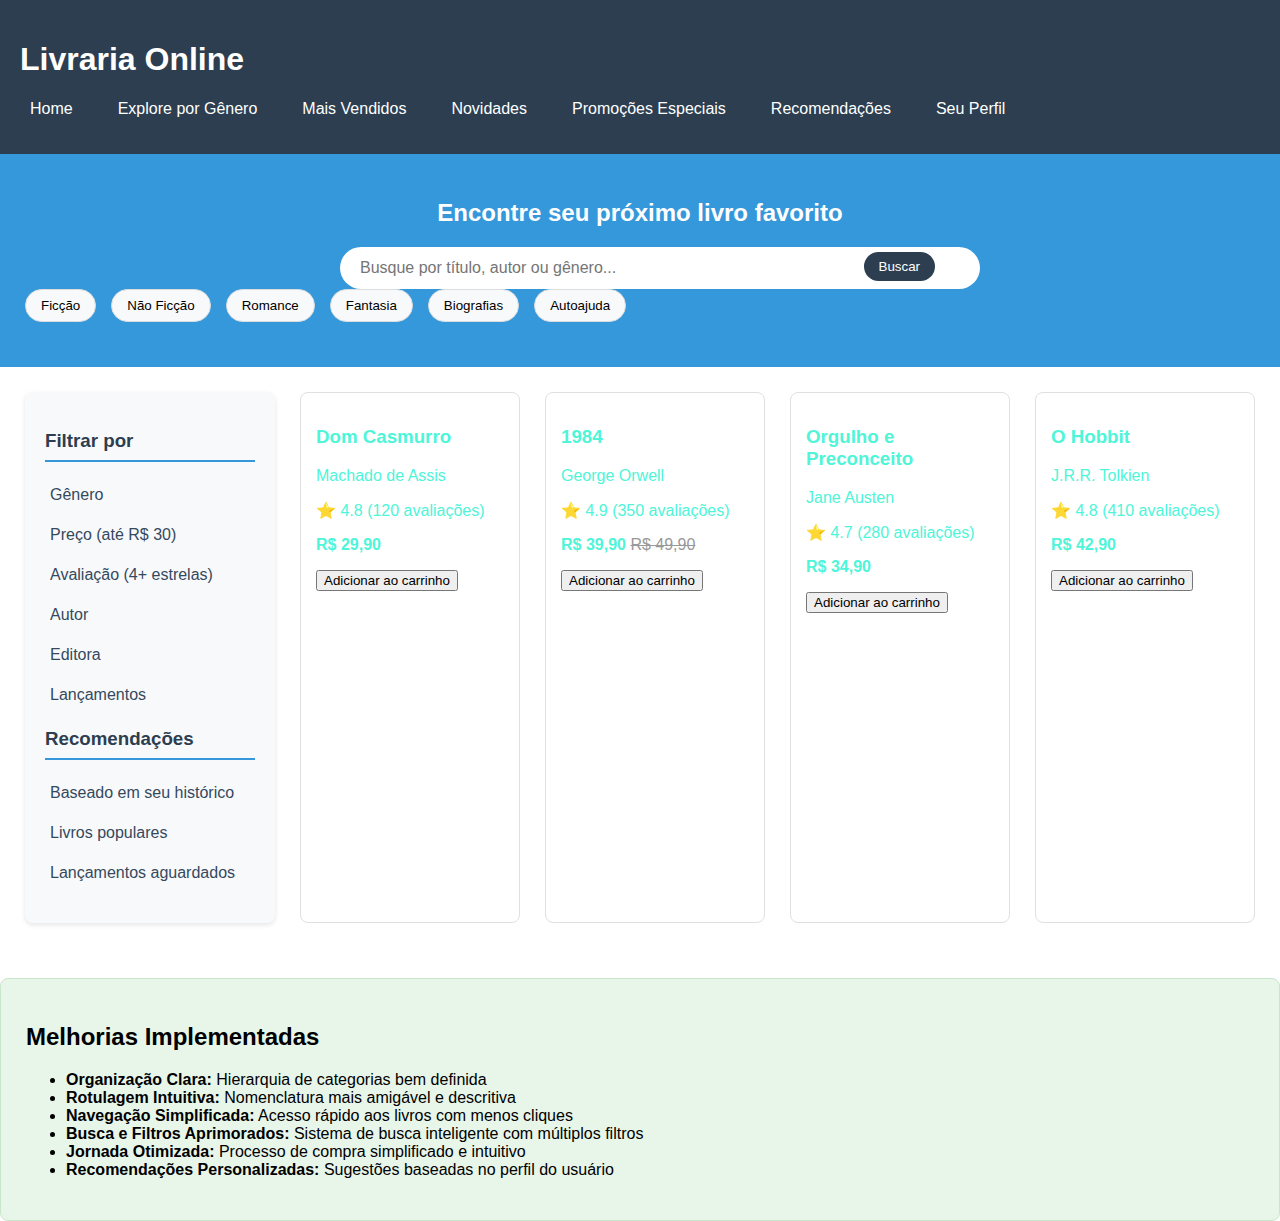
==== index.html @ 1d83ccdf "0.01" ====
<!DOCTYPE html>
<html lang="pt-br">

<head>
    <meta charset="UTF-8">
    <meta name="viewport" content="width=device-width, initial-scale=1.0">
    <title>Livraria Online - Nova Versão</title>
    <style>
        body {
            font-family: 'Segoe UI', Tahoma, Geneva, Verdana, sans-serif;
            margin: 0;
            padding: 0;
            color: #000000;
        }

        header {
            background-color: #2c3e50;
            padding: 20px;
            color: white;
        }

        nav ul {
            list-style-type: none;
            padding: 0;
            display: flex;
            gap: 25px;
        }

        nav a {
            text-decoration: none;
            color: white;
            font-weight: 500;
            padding: 5px 10px;
            border-radius: 4px;
            transition: background-color 0.3s;
        }

        nav a:hover {
            background-color: #34495e;
        }

        .container {
            display: grid;
            grid-template-columns: 250px 1fr;
            gap: 25px;
            padding: 25px;
        }

        .sidebar {
            background-color: #f8f9fa;
            padding: 20px;
            border-radius: 8px;
            box-shadow: 0 2px 5px rgba(0, 0, 0, 0.1);
        }

        .sidebar h3 {
            color: #2c3e50;
            border-bottom: 2px solid #3498db;
            padding-bottom: 8px;
        }

        .sidebar ul {
            list-style-type: none;
            padding: 0;
        }

        .sidebar li {
            margin-bottom: 12px;
        }

        .sidebar a {
            text-decoration: none;
            color: #34495e;
            display: block;
            padding: 5px;
            border-radius: 4px;
        }

        .sidebar a:hover {
            background-color: #e3f2fd;
        }

        .content {
            display: grid;
            grid-template-columns: repeat(auto-fill, minmax(220px, 1fr));
            gap: 25px;
        }

        .book {
            border: 1px solid #e0e0e0;
            padding: 15px;
            border-radius: 8px;
            transition: transform 0.3s, box-shadow 0.3s;
            color: #4ef5d8;
        }

        .book:hover {
            transform: translateY(-5px);
            box-shadow: 0 5px 15px rgba(0, 0, 0, 0.1);
        }

        .search-container {
            padding: 25px;
            background-color: #3498db;
            color: white;
            text-align: center;
        }

        .search-box {
            position: relative;
            max-width: 600px;
            margin: 0 auto;
        }

        .search-input {
            width: 100%;
            padding: 12px 20px;
            border: none;
            border-radius: 25px;
            font-size: 16px;
        }

        .search-button {
            position: absolute;
            right: 5px;
            top: 5px;
            background-color: #2c3e50;
            color: white;
            border: none;
            border-radius: 20px;
            padding: 7px 15px;
            cursor: pointer;
        }

        .filter-section {
            display: flex;
            gap: 15px;
            margin-bottom: 20px;
            flex-wrap: wrap;
        }

        .filter-button {
            background-color: #f8f9fa;
            border: 1px solid #ddd;
            padding: 8px 15px;
            border-radius: 20px;
            cursor: pointer;
        }

        .filter-button:hover {
            background-color: #e3f2fd;
        }

        .improvements {
            background-color: #e8f5e9;
            padding: 25px;
            margin-top: 30px;
            border: 1px solid #c8e6c9;
            border-radius: 8px;


        }

        .img-hobbit {
            background-image: url("https://harpercollins.com.br/cdn/shop/products/9788595086081_1200x1200.jpg?v=1692287307");
            background-size: cover;

        }

        .img-domCarmurro {
            background-image: url("https://m.media-amazon.com/images/I/81XpG2iKTlL._AC_UF1000,1000_QL80_.jpg");
            background-size: cover;
        }

        .img-1994 {
            background-image: url("https://m.media-amazon.com/images/I/61t0bwt1s3L._AC_UF1000,1000_QL80_.jpg");
            background-size: cover;
        }

        .img-OrgulhoPreconceito {
            background-image: url("https://m.media-amazon.com/images/I/81gOkEhzgIL._UF894,1000_QL80_.jpg");
            background-size: cover;
        }
    </style>
</head>

<body>
    <header>
        <h1>Livraria Online</h1>
        <nav>
            <ul>
                <li><a href="#">Home</a></li>
                <li><a href="#">Explore por Gênero</a></li>
                <li><a href="#">Mais Vendidos</a></li>
                <li><a href="#">Novidades</a></li>
                <li><a href="#">Promoções Especiais</a></li>
                <li><a href="#">Recomendações</a></li>
                <li><a href="#">Seu Perfil</a></li>
            </ul>
        </nav>
    </header>

    <div class="search-container">
        <h2>Encontre seu próximo livro favorito</h2>
        <div class="search-box">
            <input type="text" class="search-input" placeholder="Busque por título, autor ou gênero...">
            <button class="search-button">Buscar</button>
        </div>
        <div class="filter-section">
            <button class="filter-button">Ficção</button>
            <button class="filter-button">Não Ficção</button>
            <button class="filter-button">Romance</button>
            <button class="filter-button">Fantasia</button>
            <button class="filter-button">Biografias</button>
            <button class="filter-button">Autoajuda</button>
        </div>
    </div>

    <div class="container">
        <div class="sidebar">
            <h3>Filtrar por</h3>
            <ul>
                <li><a href="#">Gênero</a></li>
                <li><a href="#">Preço (até R$ 30)</a></li>
                <li><a href="#">Avaliação (4+ estrelas)</a></li>
                <li><a href="#">Autor</a></li>
                <li><a href="#">Editora</a></li>
                <li><a href="#">Lançamentos</a></li>
            </ul>

            <h3>Recomendações</h3>
            <ul>
                <li><a href="#">Baseado em seu histórico</a></li>
                <li><a href="#">Livros populares</a></li>
                <li><a href="#">Lançamentos aguardados</a></li>
            </ul>
        </div>

        <div class="content">
            <div class="book img-domCarmurro">
                <h3>Dom Casmurro</h3>
                <p>Machado de Assis</p>
                <p>⭐ 4.8 (120 avaliações)</p>
                <p><strong>R$ 29,90</strong></p>
                <button>Adicionar ao carrinho</button>
            </div>
            <div class="book img-1994">
                <h3>1984</h3>
                <p>George Orwell</p>
                <p>⭐ 4.9 (350 avaliações)</p>
                <p><strong>R$ 39,90</strong> <span style="text-decoration: line-through; color: #999;">R$ 49,90</span>
                </p>
                <button>Adicionar ao carrinho</button>
            </div>
            <div class="book img-OrgulhoPreconceito ">
                <h3>Orgulho e Preconceito</h3>
                <p>Jane Austen</p>
                <p>⭐ 4.7 (280 avaliações)</p>
                <p><strong>R$ 34,90</strong></p>
                <button>Adicionar ao carrinho</button>
            </div>
            <div class="book img-hobbit">
                <h3>O Hobbit</h3>
                <p>J.R.R. Tolkien</p>
                <p>⭐ 4.8 (410 avaliações)</p>
                <p><strong>R$ 42,90</strong></p>
                <button>Adicionar ao carrinho</button>
            </div>
        </div>
    </div>

    <div class="improvements">
        <h2>Melhorias Implementadas</h2>
        <ul>
            <li><strong>Organização Clara:</strong> Hierarquia de categorias bem definida</li>
            <li><strong>Rotulagem Intuitiva:</strong> Nomenclatura mais amigável e descritiva</li>
            <li><strong>Navegação Simplificada:</strong> Acesso rápido aos livros com menos cliques</li>
            <li><strong>Busca e Filtros Aprimorados:</strong> Sistema de busca inteligente com múltiplos filtros</li>
            <li><strong>Jornada Otimizada:</strong> Processo de compra simplificado e intuitivo</li>
            <li><strong>Recomendações Personalizadas:</strong> Sugestões baseadas no perfil do usuário</li>
        </ul>
    </div>
</body>

</html>
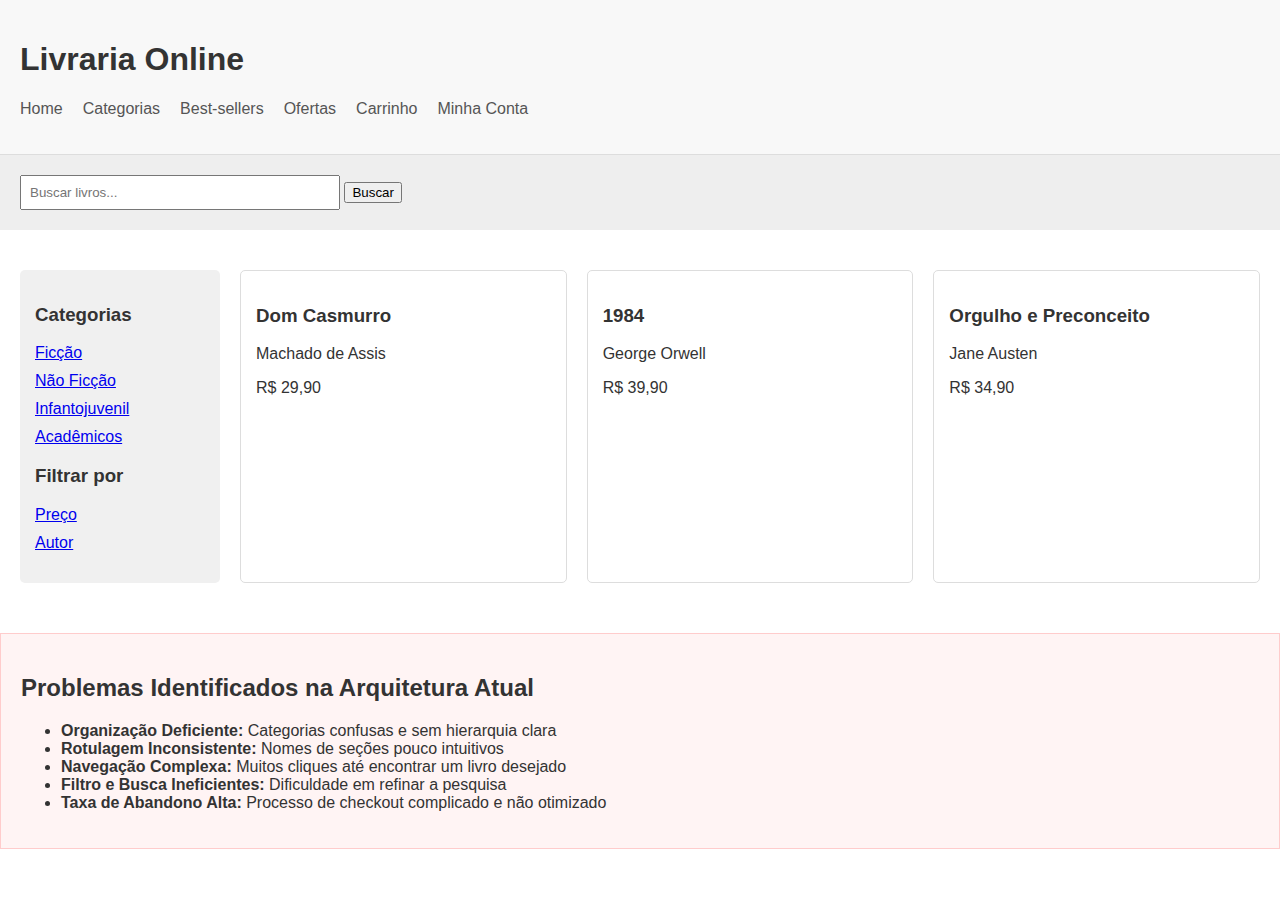
==== commit df2335b1: "Rename antigo.html to index.html" ====
--- a/index.html
+++ b/index.html
@@ -4,59 +4,44 @@
 <head>
     <meta charset="UTF-8">
     <meta name="viewport" content="width=device-width, initial-scale=1.0">
-    <title>Livraria Online - Nova Versão</title>
+    <title>Livraria Online - Versão Atual</title>
     <style>
         body {
-            font-family: 'Segoe UI', Tahoma, Geneva, Verdana, sans-serif;
+            font-family: Arial, sans-serif;
             margin: 0;
             padding: 0;
-            color: #000000;
+            color: #333;
         }
 
         header {
-            background-color: #2c3e50;
+            background-color: #f8f8f8;
             padding: 20px;
-            color: white;
+            border-bottom: 1px solid #ddd;
         }
 
         nav ul {
             list-style-type: none;
             padding: 0;
             display: flex;
-            gap: 25px;
+            gap: 20px;
         }
 
         nav a {
             text-decoration: none;
-            color: white;
-            font-weight: 500;
-            padding: 5px 10px;
-            border-radius: 4px;
-            transition: background-color 0.3s;
-        }
-
-        nav a:hover {
-            background-color: #34495e;
+            color: #555;
         }
 
         .container {
             display: grid;
-            grid-template-columns: 250px 1fr;
-            gap: 25px;
-            padding: 25px;
+            grid-template-columns: 200px 1fr;
+            gap: 20px;
+            padding: 20px;
         }
 
         .sidebar {
-            background-color: #f8f9fa;
-            padding: 20px;
-            border-radius: 8px;
-            box-shadow: 0 2px 5px rgba(0, 0, 0, 0.1);
-        }
-
-        .sidebar h3 {
-            color: #2c3e50;
-            border-bottom: 2px solid #3498db;
-            padding-bottom: 8px;
+            background-color: #f0f0f0;
+            padding: 15px;
+            border-radius: 5px;
         }
 
         .sidebar ul {
@@ -65,121 +50,32 @@
         }
 
         .sidebar li {
-            margin-bottom: 12px;
-        }
-
-        .sidebar a {
-            text-decoration: none;
-            color: #34495e;
-            display: block;
-            padding: 5px;
-            border-radius: 4px;
-        }
-
-        .sidebar a:hover {
-            background-color: #e3f2fd;
+            margin-bottom: 10px;
         }
 
         .content {
             display: grid;
-            grid-template-columns: repeat(auto-fill, minmax(220px, 1fr));
-            gap: 25px;
+            grid-template-columns: repeat(3, 1fr);
+            gap: 20px;
         }
 
         .book {
-            border: 1px solid #e0e0e0;
+            border: 1px solid #ddd;
             padding: 15px;
-            border-radius: 8px;
-            transition: transform 0.3s, box-shadow 0.3s;
-            color: #4ef5d8;
+            border-radius: 5px;
         }
 
-        .book:hover {
-            transform: translateY(-5px);
-            box-shadow: 0 5px 15px rgba(0, 0, 0, 0.1);
+        .search {
+            padding: 20px;
+            background-color: #eee;
+            margin-bottom: 20px;
         }
 
-        .search-container {
-            padding: 25px;
-            background-color: #3498db;
-            color: white;
-            text-align: center;
-        }
-
-        .search-box {
-            position: relative;
-            max-width: 600px;
-            margin: 0 auto;
-        }
-
-        .search-input {
-            width: 100%;
-            padding: 12px 20px;
-            border: none;
-            border-radius: 25px;
-            font-size: 16px;
-        }
-
-        .search-button {
-            position: absolute;
-            right: 5px;
-            top: 5px;
-            background-color: #2c3e50;
-            color: white;
-            border: none;
-            border-radius: 20px;
-            padding: 7px 15px;
-            cursor: pointer;
-        }
-
-        .filter-section {
-            display: flex;
-            gap: 15px;
-            margin-bottom: 20px;
-            flex-wrap: wrap;
-        }
-
-        .filter-button {
-            background-color: #f8f9fa;
-            border: 1px solid #ddd;
-            padding: 8px 15px;
-            border-radius: 20px;
-            cursor: pointer;
-        }
-
-        .filter-button:hover {
-            background-color: #e3f2fd;
-        }
-
-        .improvements {
-            background-color: #e8f5e9;
-            padding: 25px;
+        .problems {
+            background-color: #fff4f4;
+            padding: 20px;
             margin-top: 30px;
-            border: 1px solid #c8e6c9;
-            border-radius: 8px;
-
-
-        }
-
-        .img-hobbit {
-            background-image: url("https://harpercollins.com.br/cdn/shop/products/9788595086081_1200x1200.jpg?v=1692287307");
-            background-size: cover;
-
-        }
-
-        .img-domCarmurro {
-            background-image: url("https://m.media-amazon.com/images/I/81XpG2iKTlL._AC_UF1000,1000_QL80_.jpg");
-            background-size: cover;
-        }
-
-        .img-1994 {
-            background-image: url("https://m.media-amazon.com/images/I/61t0bwt1s3L._AC_UF1000,1000_QL80_.jpg");
-            background-size: cover;
-        }
-
-        .img-OrgulhoPreconceito {
-            background-image: url("https://m.media-amazon.com/images/I/81gOkEhzgIL._UF894,1000_QL80_.jpg");
-            background-size: cover;
+            border: 1px solid #ffcccc;
         }
     </style>
 </head>
@@ -189,97 +85,67 @@
         <h1>Livraria Online</h1>
         <nav>
             <ul>
-                <li><a href="#">Home</a></li>
-                <li><a href="#">Explore por Gênero</a></li>
-                <li><a href="#">Mais Vendidos</a></li>
-                <li><a href="#">Novidades</a></li>
-                <li><a href="#">Promoções Especiais</a></li>
-                <li><a href="#">Recomendações</a></li>
-                <li><a href="#">Seu Perfil</a></li>
+                <li><a href="./paginas/novo.html">Home</a></li>
+                <li><a href="#">Categorias</a></li>
+                <li><a href="#">Best-sellers</a></li>
+                <li><a href="#">Ofertas</a></li>
+                <li><a href="#">Carrinho</a></li>
+                <li><a href="#">Minha Conta</a></li>
             </ul>
         </nav>
     </header>
 
-    <div class="search-container">
-        <h2>Encontre seu próximo livro favorito</h2>
-        <div class="search-box">
-            <input type="text" class="search-input" placeholder="Busque por título, autor ou gênero...">
-            <button class="search-button">Buscar</button>
-        </div>
-        <div class="filter-section">
-            <button class="filter-button">Ficção</button>
-            <button class="filter-button">Não Ficção</button>
-            <button class="filter-button">Romance</button>
-            <button class="filter-button">Fantasia</button>
-            <button class="filter-button">Biografias</button>
-            <button class="filter-button">Autoajuda</button>
-        </div>
+    <div class="search">
+        <input type="text" placeholder="Buscar livros..." style="width: 300px; padding: 8px;">
+        <button>Buscar</button>
     </div>
 
     <div class="container">
         <div class="sidebar">
+            <h3>Categorias</h3>
+            <ul>
+                <li><a href="#">Ficção</a></li>
+                <li><a href="#">Não Ficção</a></li>
+                <li><a href="#">Infantojuvenil</a></li>
+                <li><a href="#">Acadêmicos</a></li>
+            </ul>
+
             <h3>Filtrar por</h3>
             <ul>
-                <li><a href="#">Gênero</a></li>
-                <li><a href="#">Preço (até R$ 30)</a></li>
-                <li><a href="#">Avaliação (4+ estrelas)</a></li>
+                <li><a href="#">Preço</a></li>
                 <li><a href="#">Autor</a></li>
-                <li><a href="#">Editora</a></li>
-                <li><a href="#">Lançamentos</a></li>
-            </ul>
-
-            <h3>Recomendações</h3>
-            <ul>
-                <li><a href="#">Baseado em seu histórico</a></li>
-                <li><a href="#">Livros populares</a></li>
-                <li><a href="#">Lançamentos aguardados</a></li>
             </ul>
         </div>
 
         <div class="content">
-            <div class="book img-domCarmurro">
+            <div class="book">
                 <h3>Dom Casmurro</h3>
                 <p>Machado de Assis</p>
-                <p>⭐ 4.8 (120 avaliações)</p>
-                <p><strong>R$ 29,90</strong></p>
-                <button>Adicionar ao carrinho</button>
+                <p>R$ 29,90</p>
             </div>
-            <div class="book img-1994">
+            <div class="book">
                 <h3>1984</h3>
                 <p>George Orwell</p>
-                <p>⭐ 4.9 (350 avaliações)</p>
-                <p><strong>R$ 39,90</strong> <span style="text-decoration: line-through; color: #999;">R$ 49,90</span>
-                </p>
-                <button>Adicionar ao carrinho</button>
+                <p>R$ 39,90</p>
             </div>
-            <div class="book img-OrgulhoPreconceito ">
+            <div class="book">
                 <h3>Orgulho e Preconceito</h3>
                 <p>Jane Austen</p>
-                <p>⭐ 4.7 (280 avaliações)</p>
-                <p><strong>R$ 34,90</strong></p>
-                <button>Adicionar ao carrinho</button>
-            </div>
-            <div class="book img-hobbit">
-                <h3>O Hobbit</h3>
-                <p>J.R.R. Tolkien</p>
-                <p>⭐ 4.8 (410 avaliações)</p>
-                <p><strong>R$ 42,90</strong></p>
-                <button>Adicionar ao carrinho</button>
+                <p>R$ 34,90</p>
             </div>
         </div>
     </div>
 
-    <div class="improvements">
-        <h2>Melhorias Implementadas</h2>
+    <div class="problems">
+        <h2>Problemas Identificados na Arquitetura Atual</h2>
         <ul>
-            <li><strong>Organização Clara:</strong> Hierarquia de categorias bem definida</li>
-            <li><strong>Rotulagem Intuitiva:</strong> Nomenclatura mais amigável e descritiva</li>
-            <li><strong>Navegação Simplificada:</strong> Acesso rápido aos livros com menos cliques</li>
-            <li><strong>Busca e Filtros Aprimorados:</strong> Sistema de busca inteligente com múltiplos filtros</li>
-            <li><strong>Jornada Otimizada:</strong> Processo de compra simplificado e intuitivo</li>
-            <li><strong>Recomendações Personalizadas:</strong> Sugestões baseadas no perfil do usuário</li>
+            <li><strong>Organização Deficiente:</strong> Categorias confusas e sem hierarquia clara</li>
+            <li><strong>Rotulagem Inconsistente:</strong> Nomes de seções pouco intuitivos</li>
+            <li><strong>Navegação Complexa:</strong> Muitos cliques até encontrar um livro desejado</li>
+            <li><strong>Filtro e Busca Ineficientes:</strong> Dificuldade em refinar a pesquisa</li>
+            <li><strong>Taxa de Abandono Alta:</strong> Processo de checkout complicado e não otimizado</li>
         </ul>
     </div>
 </body>
 
-</html>+</html>
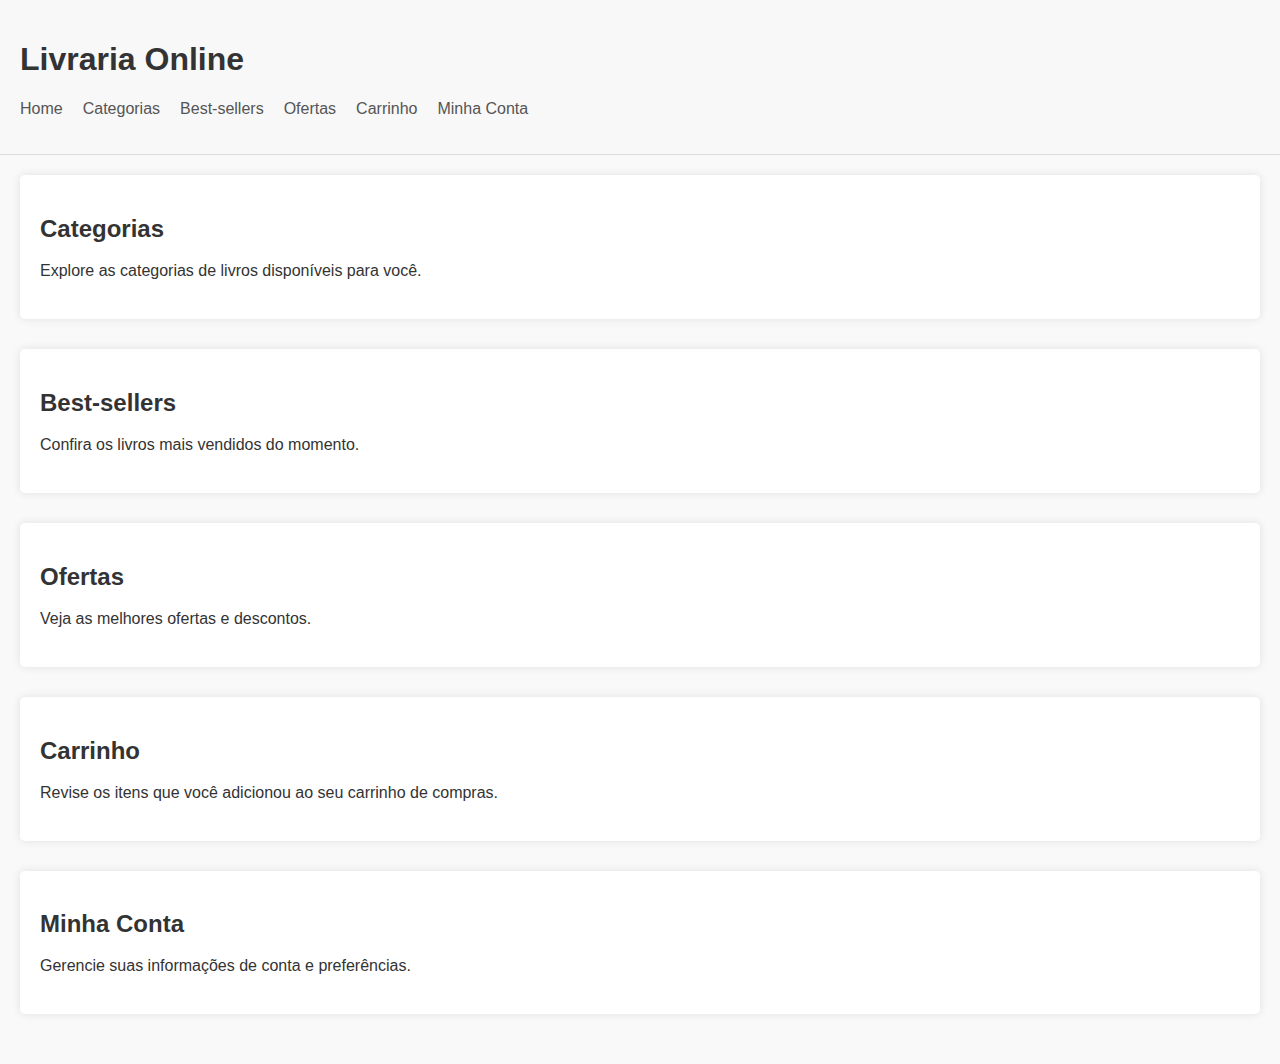
==== commit 2364e9b3: "0.03" ====
--- a/index.html
+++ b/index.html
@@ -4,80 +4,8 @@
 <head>
     <meta charset="UTF-8">
     <meta name="viewport" content="width=device-width, initial-scale=1.0">
-    <title>Livraria Online - Versão Atual</title>
-    <style>
-        body {
-            font-family: Arial, sans-serif;
-            margin: 0;
-            padding: 0;
-            color: #333;
-        }
-
-        header {
-            background-color: #f8f8f8;
-            padding: 20px;
-            border-bottom: 1px solid #ddd;
-        }
-
-        nav ul {
-            list-style-type: none;
-            padding: 0;
-            display: flex;
-            gap: 20px;
-        }
-
-        nav a {
-            text-decoration: none;
-            color: #555;
-        }
-
-        .container {
-            display: grid;
-            grid-template-columns: 200px 1fr;
-            gap: 20px;
-            padding: 20px;
-        }
-
-        .sidebar {
-            background-color: #f0f0f0;
-            padding: 15px;
-            border-radius: 5px;
-        }
-
-        .sidebar ul {
-            list-style-type: none;
-            padding: 0;
-        }
-
-        .sidebar li {
-            margin-bottom: 10px;
-        }
-
-        .content {
-            display: grid;
-            grid-template-columns: repeat(3, 1fr);
-            gap: 20px;
-        }
-
-        .book {
-            border: 1px solid #ddd;
-            padding: 15px;
-            border-radius: 5px;
-        }
-
-        .search {
-            padding: 20px;
-            background-color: #eee;
-            margin-bottom: 20px;
-        }
-
-        .problems {
-            background-color: #fff4f4;
-            padding: 20px;
-            margin-top: 30px;
-            border: 1px solid #ffcccc;
-        }
-    </style>
+    <title>Livraria Online - Versão Atualizada</title>
+    <link rel="stylesheet" href="style.css">
 </head>
 
 <body>
@@ -85,8 +13,15 @@
         <h1>Livraria Online</h1>
         <nav>
             <ul>
-                <li><a href="./paginas/novo.html">Home</a></li>
-                <li><a href="#">Categorias</a></li>
+                <li><a href="#">Home</a></li>
+                <li><a href="#">Categorias</a>
+                    <ul class="dropdown">
+                        <li><a href="#">Ficção</a></li>
+                        <li><a href="#">Não Ficção</a></li>
+                        <li><a href="#">Infantojuvenil</a></li>
+                        <li><a href="#">Acadêmicos</a></li>
+                    </ul>
+                </li>
                 <li><a href="#">Best-sellers</a></li>
                 <li><a href="#">Ofertas</a></li>
                 <li><a href="#">Carrinho</a></li>
@@ -95,57 +30,33 @@
         </nav>
     </header>
 
-    <div class="search">
-        <input type="text" placeholder="Buscar livros..." style="width: 300px; padding: 8px;">
-        <button>Buscar</button>
+    <div class="content">
+        <section id="categorias">
+            <h2>Categorias</h2>
+            <p>Explore as categorias de livros disponíveis para você.</p>
+        </section>
+
+        <section id="bestsellers">
+            <h2>Best-sellers</h2>
+            <p>Confira os livros mais vendidos do momento.</p>
+        </section>
+
+        <section id="ofertas">
+            <h2>Ofertas</h2>
+            <p>Veja as melhores ofertas e descontos.</p>
+        </section>
+
+        <section id="carrinho">
+            <h2>Carrinho</h2>
+            <p>Revise os itens que você adicionou ao seu carrinho de compras.</p>
+        </section>
+
+        <section id="minhaconta">
+            <h2>Minha Conta</h2>
+            <p>Gerencie suas informações de conta e preferências.</p>
+        </section>
     </div>
 
-    <div class="container">
-        <div class="sidebar">
-            <h3>Categorias</h3>
-            <ul>
-                <li><a href="#">Ficção</a></li>
-                <li><a href="#">Não Ficção</a></li>
-                <li><a href="#">Infantojuvenil</a></li>
-                <li><a href="#">Acadêmicos</a></li>
-            </ul>
-
-            <h3>Filtrar por</h3>
-            <ul>
-                <li><a href="#">Preço</a></li>
-                <li><a href="#">Autor</a></li>
-            </ul>
-        </div>
-
-        <div class="content">
-            <div class="book">
-                <h3>Dom Casmurro</h3>
-                <p>Machado de Assis</p>
-                <p>R$ 29,90</p>
-            </div>
-            <div class="book">
-                <h3>1984</h3>
-                <p>George Orwell</p>
-                <p>R$ 39,90</p>
-            </div>
-            <div class="book">
-                <h3>Orgulho e Preconceito</h3>
-                <p>Jane Austen</p>
-                <p>R$ 34,90</p>
-            </div>
-        </div>
-    </div>
-
-    <div class="problems">
-        <h2>Problemas Identificados na Arquitetura Atual</h2>
-        <ul>
-            <li><strong>Organização Deficiente:</strong> Categorias confusas e sem hierarquia clara</li>
-            <li><strong>Rotulagem Inconsistente:</strong> Nomes de seções pouco intuitivos</li>
-            <li><strong>Navegação Complexa:</strong> Muitos cliques até encontrar um livro desejado</li>
-            <li><strong>Filtro e Busca Ineficientes:</strong> Dificuldade em refinar a pesquisa</li>
-            <li><strong>Taxa de Abandono Alta:</strong> Processo de checkout complicado e não otimizado</li>
-        </ul>
-    </div>
 </body>
 
 </html>
--- a/style.css
+++ b/style.css
@@ -0,0 +1,85 @@
+/* Estilo base */
+body {
+    font-family: Arial, sans-serif;
+    margin: 0;
+    padding: 0;
+    color: #333;
+}
+
+header {
+    background-color: #f8f8f8;
+    padding: 20px;
+    border-bottom: 1px solid #ddd;
+}
+
+nav ul {
+    list-style-type: none;
+    padding: 0;
+    display: flex;
+    gap: 20px;
+}
+
+nav a {
+    text-decoration: none;
+    color: #555;
+    position: relative;
+}
+
+/* Estilo para o menu dropdown */
+nav ul li {
+    position: relative;
+}
+
+nav ul li:hover .dropdown {
+    display: block;
+}
+
+.dropdown {
+    display: none;
+    position: absolute;
+    top: 100%;
+    left: 0;
+    background-color: #f0f0f0;
+    padding: 10px;
+    list-style-type: none;
+    margin: 0;
+    border-radius: 5px;
+    box-shadow: 0px 0px 10px rgba(0, 0, 0, 0.1);
+}
+
+.dropdown li {
+    margin: 5px 0;
+}
+
+.dropdown a {
+    color: #555;
+    text-decoration: none;
+}
+
+nav a:hover, .dropdown a:hover {
+    color: #007bff;
+}
+
+/* Estilo para as seções de conteúdo */
+.content {
+    padding: 20px;
+    background-color: #f9f9f9;
+}
+
+section {
+    margin-bottom: 30px;
+    padding: 20px;
+    background-color: #fff;
+    border-radius: 5px;
+    box-shadow: 0px 0px 10px rgba(0, 0, 0, 0.1);
+}
+
+h2 {
+    font-size: 24px;
+    margin-bottom: 15px;
+}
+
+p {
+    font-size: 16px;
+    line-height: 1.5;
+}
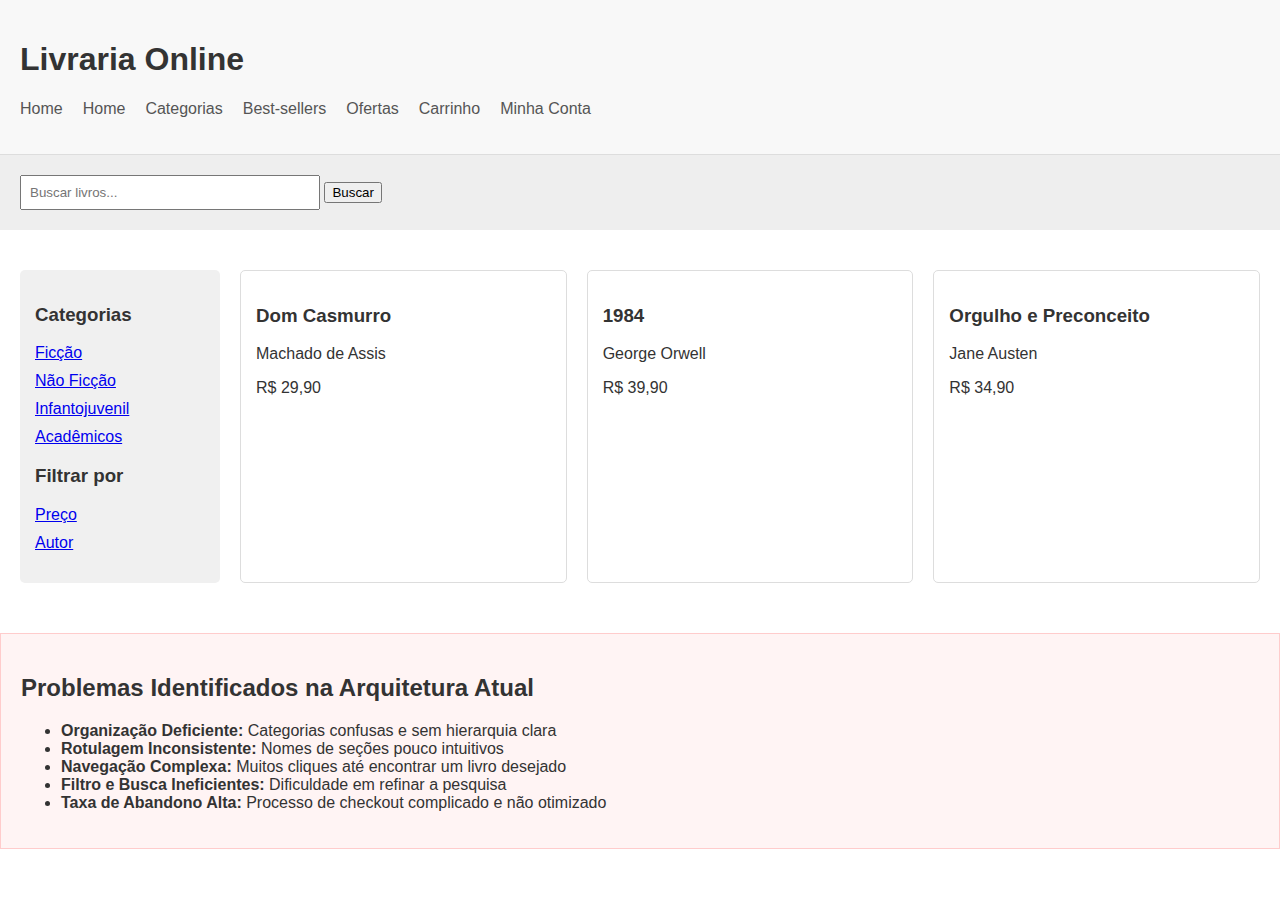
==== commit c65783da: "0.04" ====
--- a/index.html
+++ b/index.html
@@ -1,62 +1,150 @@
-<!DOCTYPE html>
 <html lang="pt-br">
-
-<head>
-    <meta charset="UTF-8">
-    <meta name="viewport" content="width=device-width, initial-scale=1.0">
-    <title>Livraria Online - Versão Atualizada</title>
-    <link rel="stylesheet" href="style.css">
-</head>
-
-<body>
-    <header>
-        <h1>Livraria Online</h1>
-        <nav>
-            <ul>
-                <li><a href="#">Home</a></li>
-                <li><a href="#">Categorias</a>
-                    <ul class="dropdown">
-                        <li><a href="#">Ficção</a></li>
-                        <li><a href="#">Não Ficção</a></li>
-                        <li><a href="#">Infantojuvenil</a></li>
-                        <li><a href="#">Acadêmicos</a></li>
-                    </ul>
-                </li>
-                <li><a href="#">Best-sellers</a></li>
-                <li><a href="#">Ofertas</a></li>
-                <li><a href="#">Carrinho</a></li>
-                <li><a href="#">Minha Conta</a></li>
-            </ul>
-        </nav>
-    </header>
-
-    <div class="content">
-        <section id="categorias">
-            <h2>Categorias</h2>
-            <p>Explore as categorias de livros disponíveis para você.</p>
-        </section>
-
-        <section id="bestsellers">
-            <h2>Best-sellers</h2>
-            <p>Confira os livros mais vendidos do momento.</p>
-        </section>
-
-        <section id="ofertas">
-            <h2>Ofertas</h2>
-            <p>Veja as melhores ofertas e descontos.</p>
-        </section>
-
-        <section id="carrinho">
-            <h2>Carrinho</h2>
-            <p>Revise os itens que você adicionou ao seu carrinho de compras.</p>
-        </section>
-
-        <section id="minhaconta">
-            <h2>Minha Conta</h2>
-            <p>Gerencie suas informações de conta e preferências.</p>
-        </section>
-    </div>
-
-</body>
-
-</html>
+ 
+ <head>
+     <meta charset="UTF-8">
+     <meta name="viewport" content="width=device-width, initial-scale=1.0">
+     <title>Livraria Online - Versão Atual</title>
+     <style>
+         body {
+             font-family: Arial, sans-serif;
+             margin: 0;
+             padding: 0;
+             color: #333;
+         }
+ 
+         header {
+             background-color: #f8f8f8;
+             padding: 20px;
+             border-bottom: 1px solid #ddd;
+         }
+ 
+         nav ul {
+             list-style-type: none;
+             padding: 0;
+             display: flex;
+             gap: 20px;
+         }
+ 
+         nav a {
+             text-decoration: none;
+             color: #555;
+         }
+ 
+         .container {
+             display: grid;
+             grid-template-columns: 200px 1fr;
+             gap: 20px;
+             padding: 20px;
+         }
+ 
+         .sidebar {
+             background-color: #f0f0f0;
+             padding: 15px;
+             border-radius: 5px;
+         }
+ 
+         .sidebar ul {
+             list-style-type: none;
+             padding: 0;
+         }
+ 
+         .sidebar li {
+             margin-bottom: 10px;
+         }
+ 
+         .content {
+             display: grid;
+             grid-template-columns: repeat(3, 1fr);
+             gap: 20px;
+         }
+ 
+         .book {
+             border: 1px solid #ddd;
+             padding: 15px;
+             border-radius: 5px;
+         }
+ 
+         .search {
+             padding: 20px;
+             background-color: #eee;
+             margin-bottom: 20px;
+         }
+ 
+         .problems {
+             background-color: #fff4f4;
+             padding: 20px;
+             margin-top: 30px;
+             border: 1px solid #ffcccc;
+         }
+     </style>
+ </head>
+ 
+ <body>
+     <header>
+         <h1>Livraria Online</h1>
+         <nav>
+             <ul>
+                 <li><a href="#">Home</a></li>
+                 <li><a href="./paginas/novo.html">Home</a></li>
+                 <li><a href="#">Categorias</a></li>
+                 <li><a href="#">Best-sellers</a></li>
+                 <li><a href="#">Ofertas</a></li>
+                 <li><a href="#">Carrinho</a></li>
+                 <li><a href="#">Minha Conta</a></li>
+             </ul>
+         </nav>
+     </header>
+ 
+     <div class="search">
+         <input type="text" placeholder="Buscar livros..." style="width: 300px; padding: 8px;">
+         <button>Buscar</button>
+     </div>
+ 
+     <div class="container">
+         <div class="sidebar">
+             <h3>Categorias</h3>
+             <ul>
+                 <li><a href="#">Ficção</a></li>
+                 <li><a href="#">Não Ficção</a></li>
+                 <li><a href="#">Infantojuvenil</a></li>
+                 <li><a href="#">Acadêmicos</a></li>
+             </ul>
+ 
+             <h3>Filtrar por</h3>
+             <ul>
+                 <li><a href="#">Preço</a></li>
+                 <li><a href="#">Autor</a></li>
+             </ul>
+         </div>
+ 
+         <div class="content">
+             <div class="book">
+                 <h3>Dom Casmurro</h3>
+                 <p>Machado de Assis</p>
+                 <p>R$ 29,90</p>
+             </div>
+             <div class="book">
+                 <h3>1984</h3>
+                 <p>George Orwell</p>
+                 <p>R$ 39,90</p>
+             </div>
+             <div class="book">
+                 <h3>Orgulho e Preconceito</h3>
+                 <p>Jane Austen</p>
+                 <p>R$ 34,90</p>
+             </div>
+         </div>
+     </div>
+ 
+     <div class="problems">
+         <h2>Problemas Identificados na Arquitetura Atual</h2>
+         <ul>
+             <li><strong>Organização Deficiente:</strong> Categorias confusas e sem hierarquia clara</li>
+             <li><strong>Rotulagem Inconsistente:</strong> Nomes de seções pouco intuitivos</li>
+             <li><strong>Navegação Complexa:</strong> Muitos cliques até encontrar um livro desejado</li>
+             <li><strong>Filtro e Busca Ineficientes:</strong> Dificuldade em refinar a pesquisa</li>
+             <li><strong>Taxa de Abandono Alta:</strong> Processo de checkout complicado e não otimizado</li>
+         </ul>
+     </div>
+ </body>
+ 